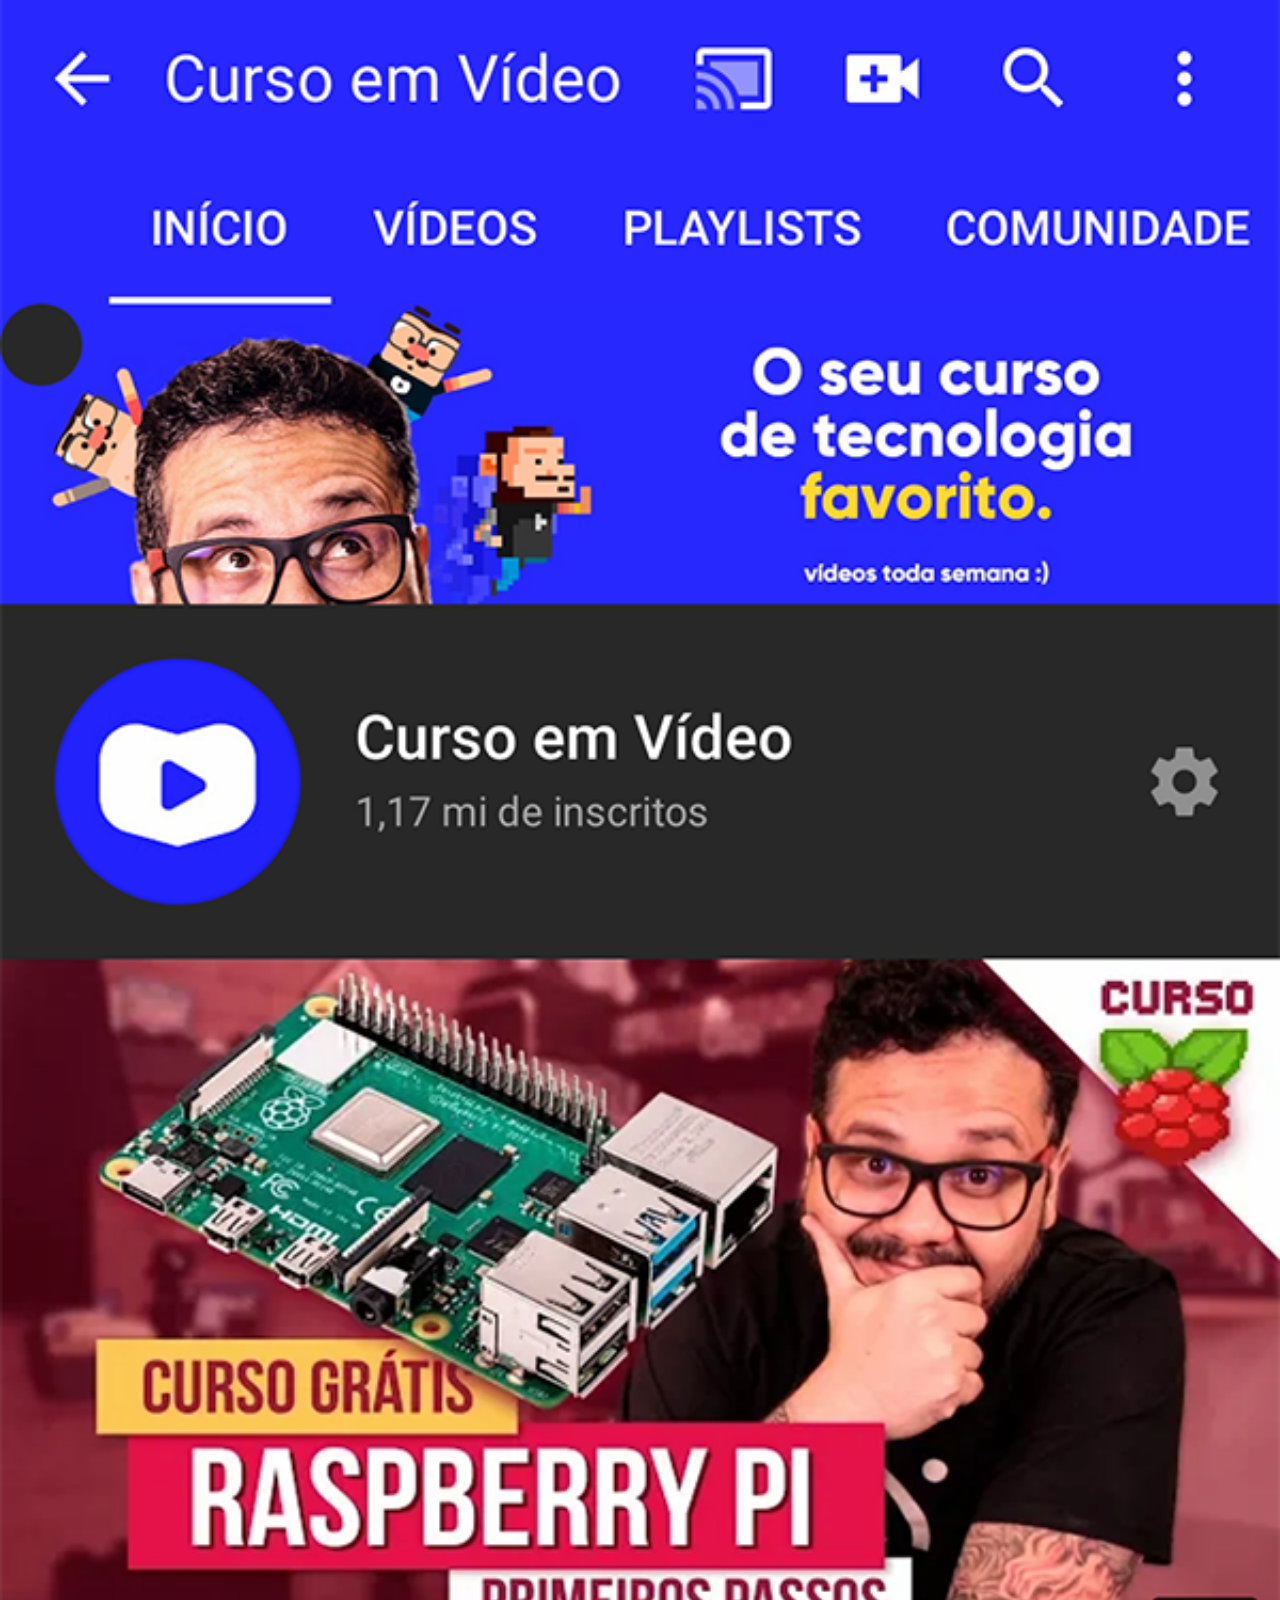
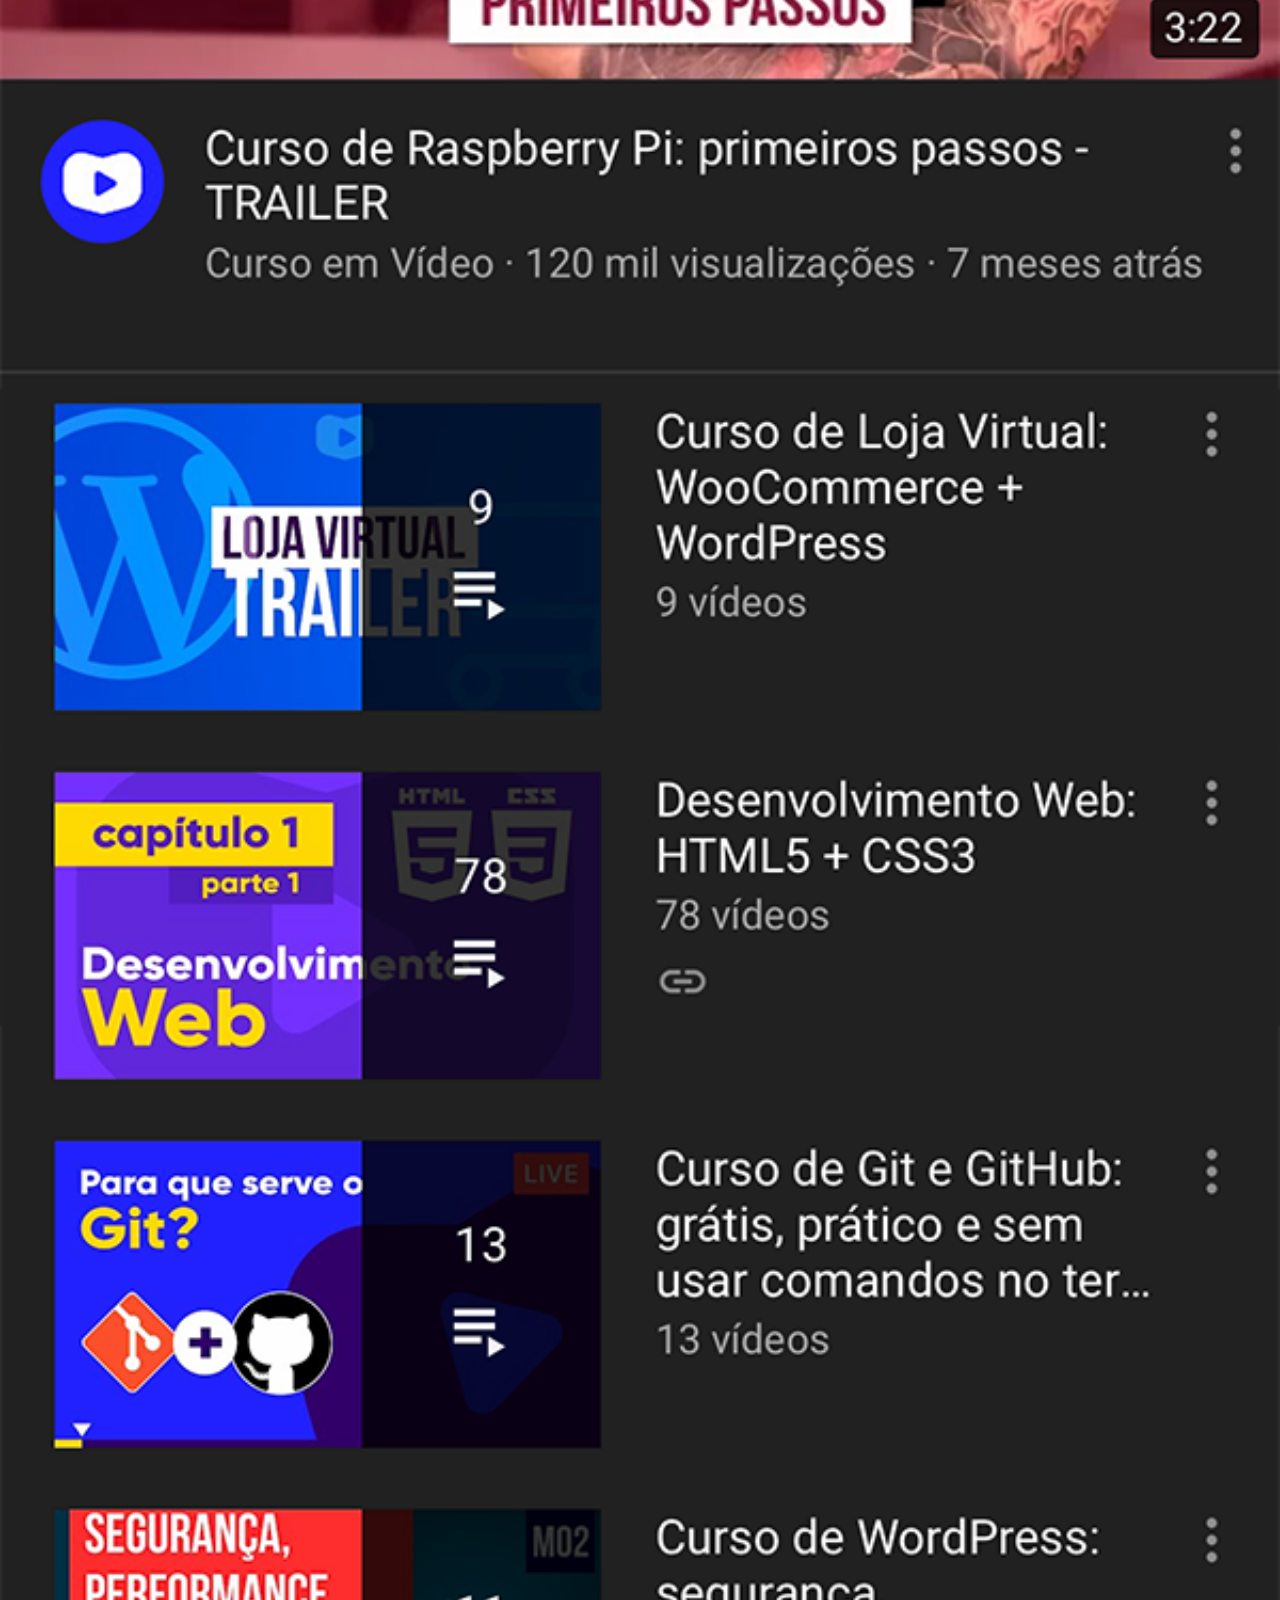
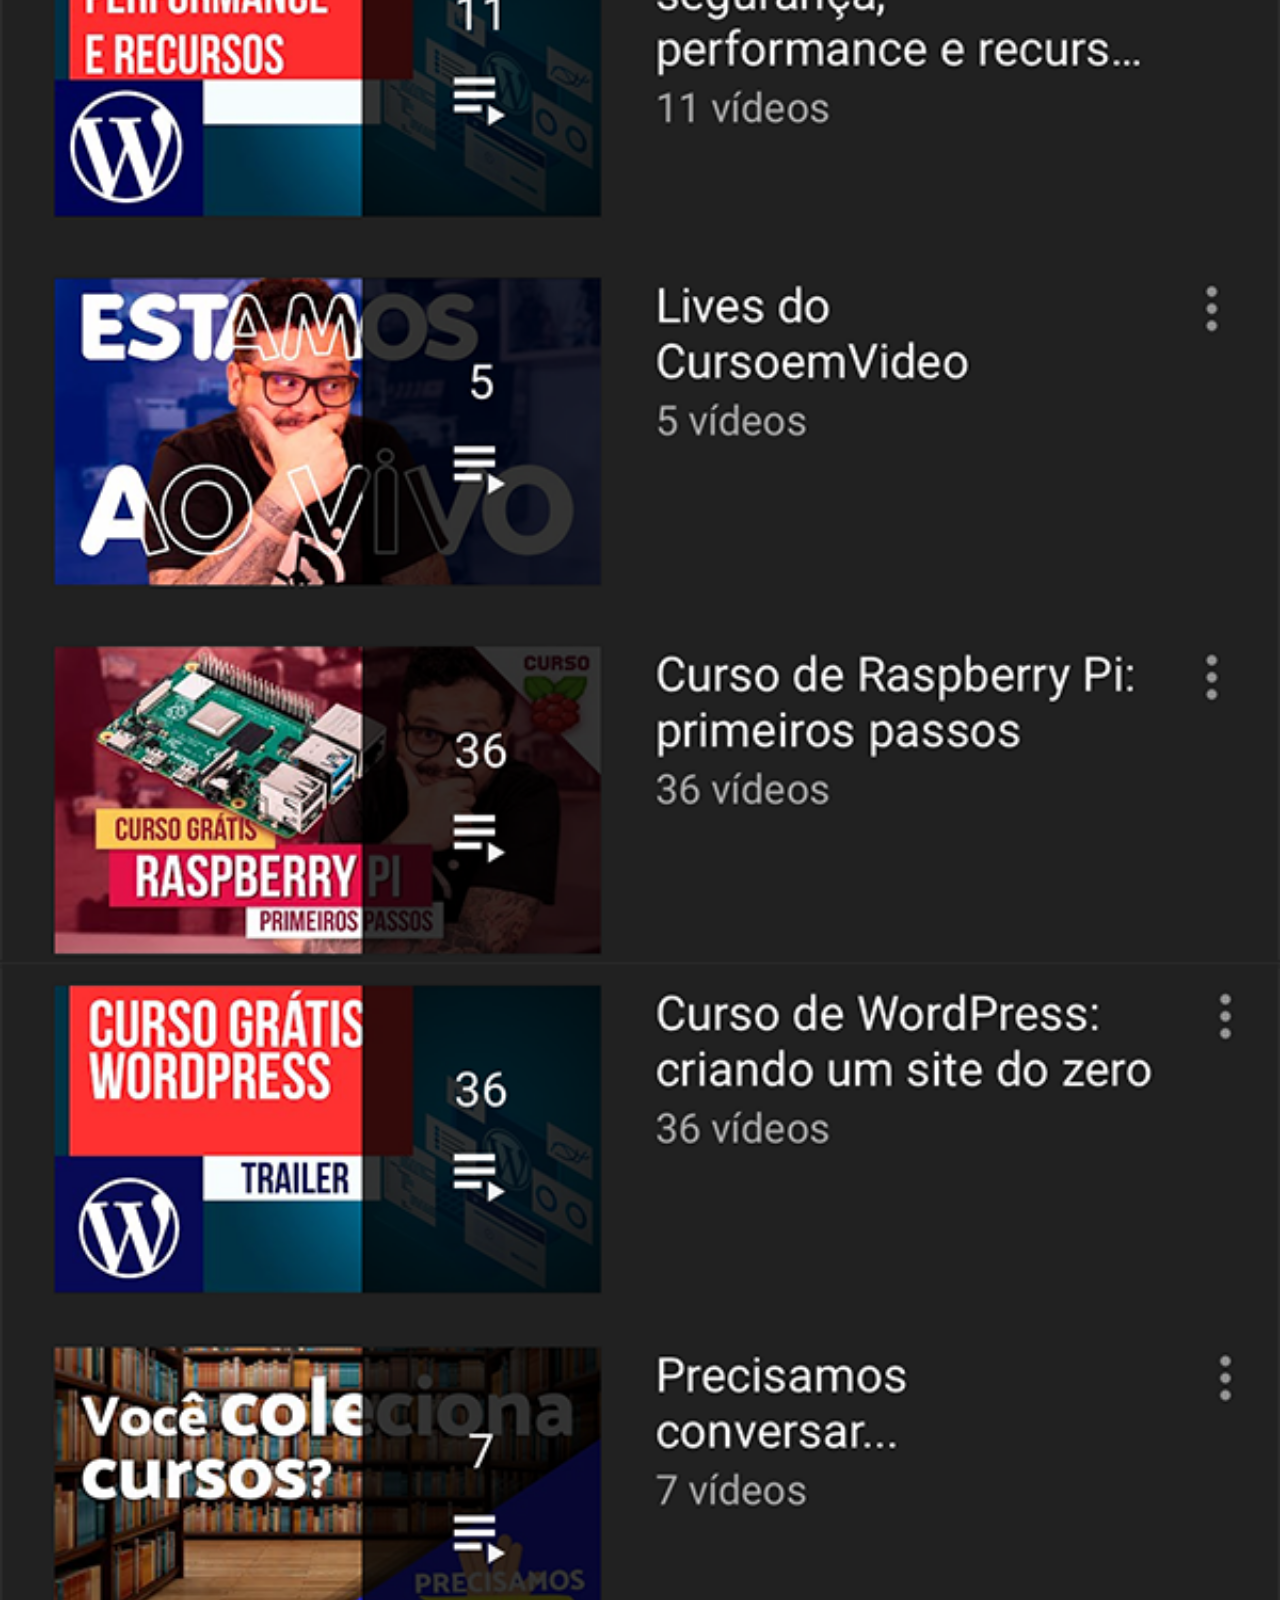
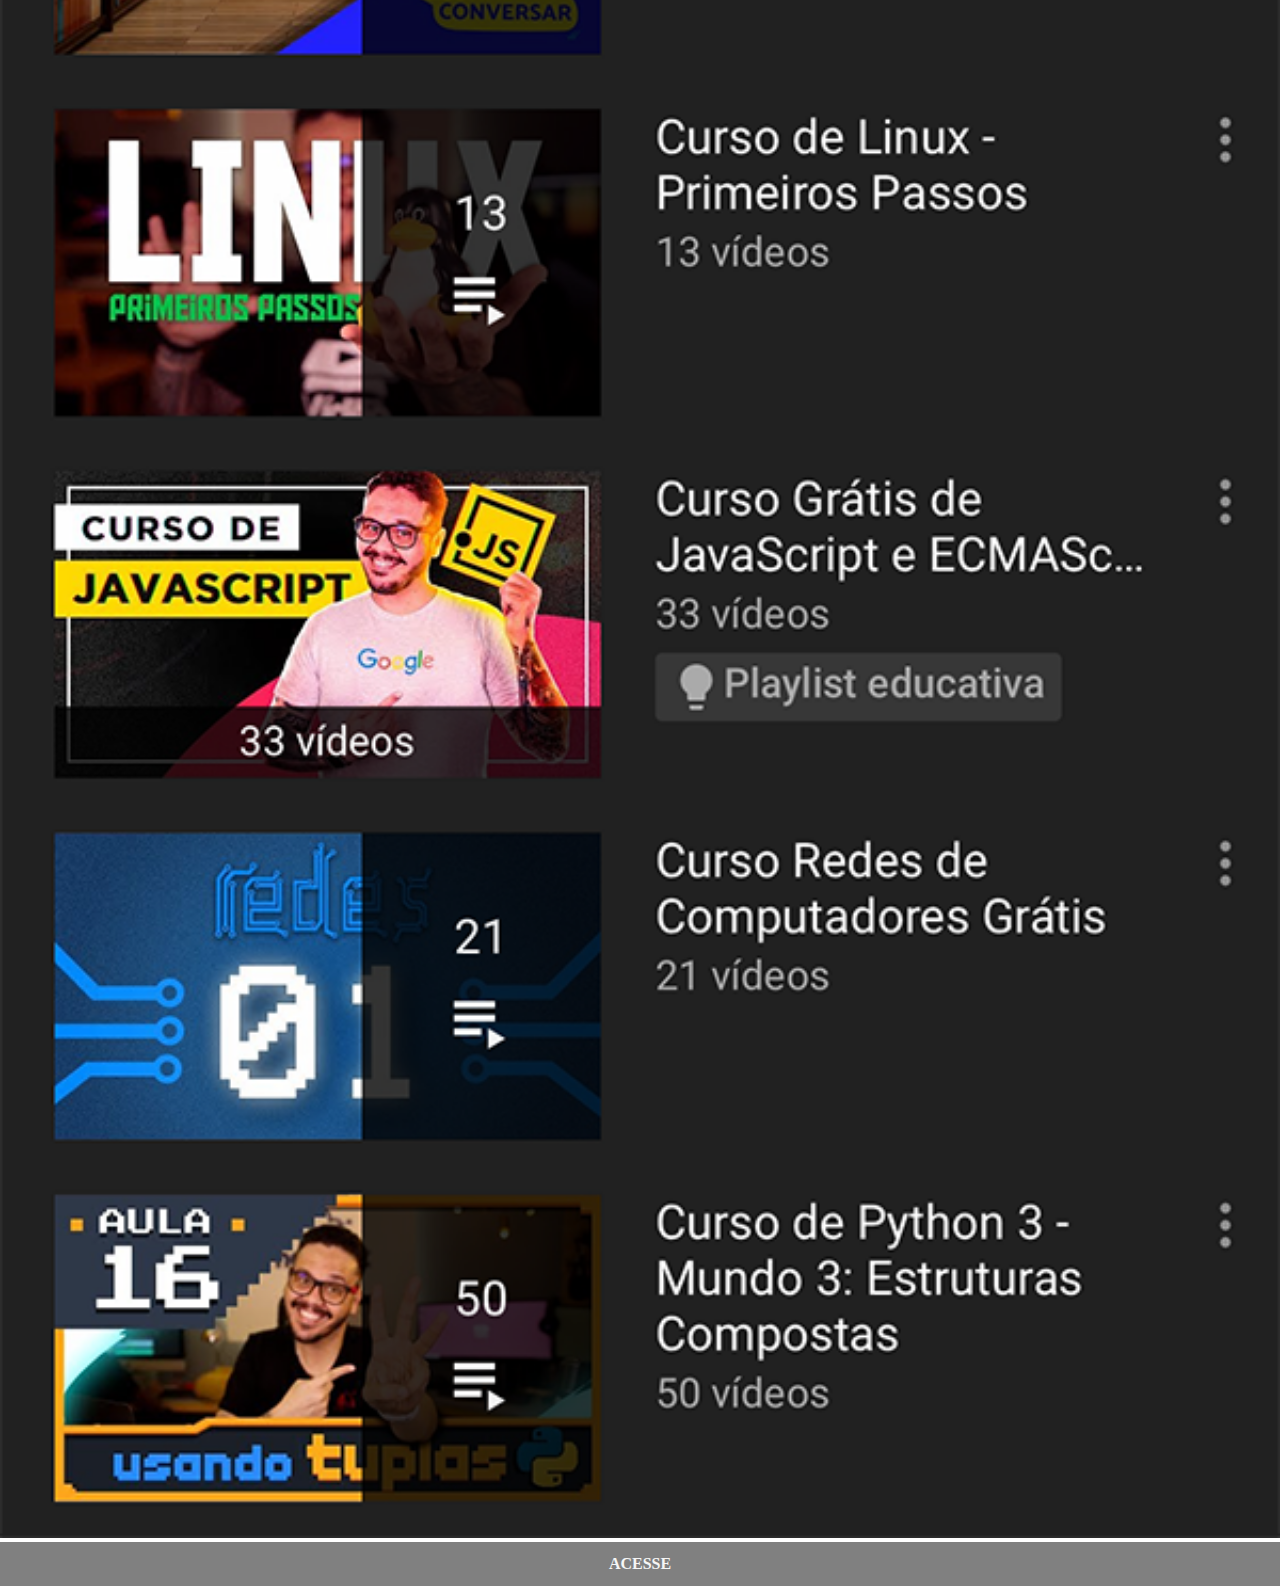
==== iframes/linkedin.html @ 8fa73a0c "Botões funcionando" ====
<!DOCTYPE html>
<html lang="pt-br">
  <head>
    <meta charset="UTF-8" />
    <meta http-equiv="X-UA-Compatible" content="IE=edge" />
    <meta name="viewport" content="width=device-width, initial-scale=1.0" />
    <title>Linkedin</title>
    <link rel="stylesheet" href="../styles/pages.css">
  </head>
  <body>
    <img src="../images/tela-youtube.png" alt="Linkedin" />
    <a href="https://www.linkedin.com/in/fhugomendes/" target="_blank"
      >ACESSE</a
    >
  </body>
</html>
---- styles/pages.css ----
@charset "UTF-8";

::-webkit-scrollbar{
    width: 100%;
    height: 100%;
}

* {
    padding: 0;
    margin: 0;
}

img {
    width: 100vw;
}

a {
    display: block;
    text-align: center;
    padding: 0.8rem;
    background-color: gray;
    font-size: 1em;
    font-weight: bolder;
    color: whitesmoke;
    text-decoration: none;
}

a:hover {
    background-color: rgba(128, 128, 128, 0.767);
    transition: .2s;
}
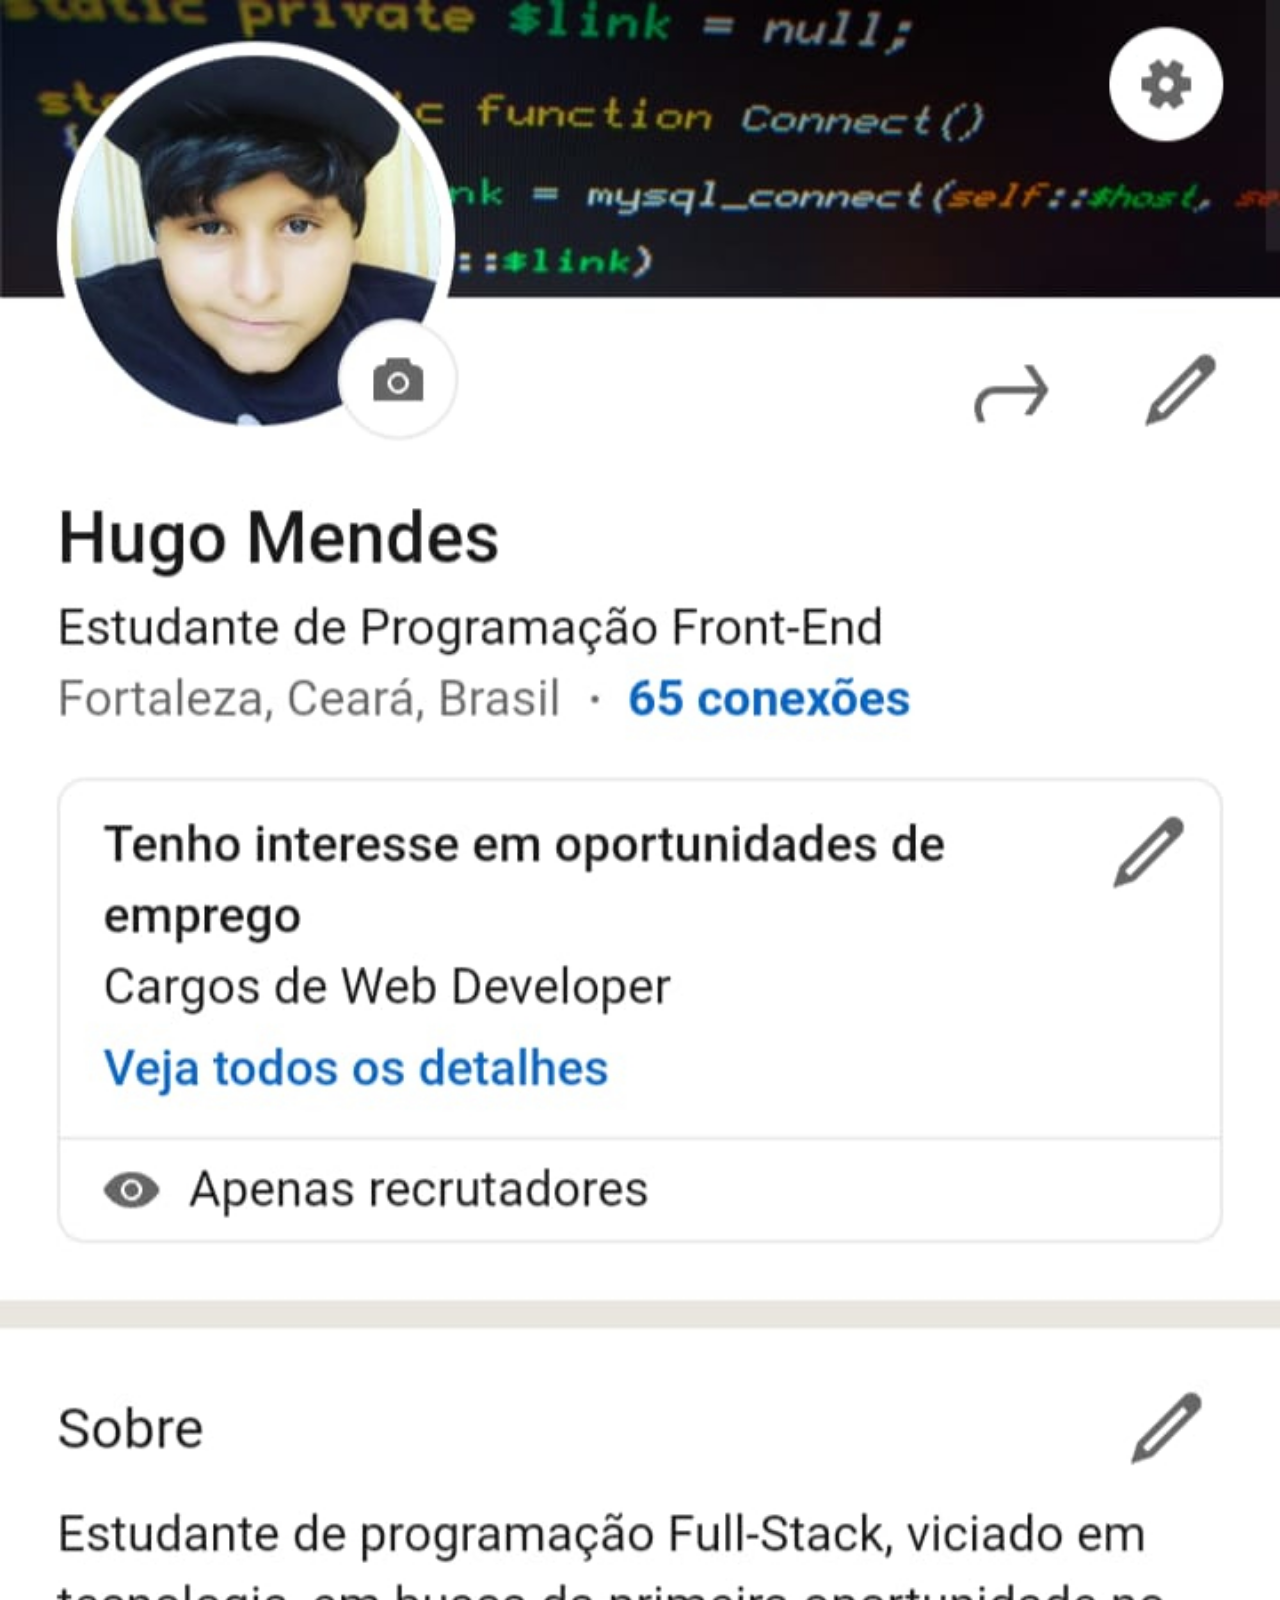
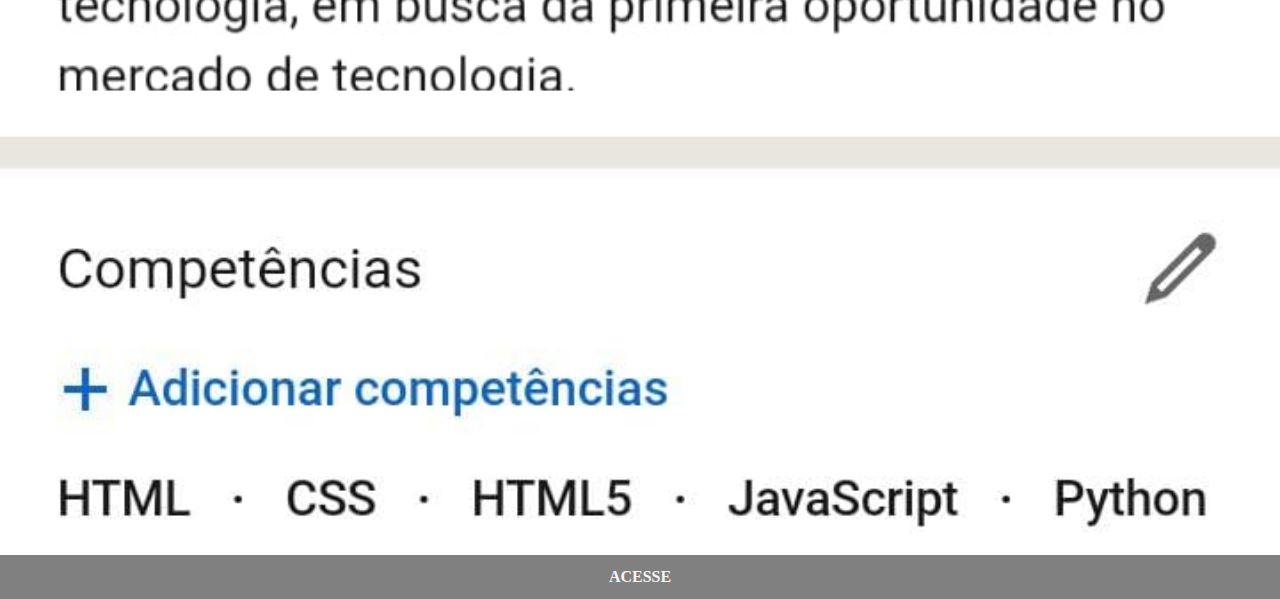
==== commit 99427707: "Projeto concluido" ====
--- a/iframes/linkedin.html
+++ b/iframes/linkedin.html
@@ -8,7 +8,7 @@
     <link rel="stylesheet" href="../styles/pages.css">
   </head>
   <body>
-    <img src="../images/tela-youtube.png" alt="Linkedin" />
+    <img src="../images/tela-linkedin.jpg" alt="Linkedin" />
     <a href="https://www.linkedin.com/in/fhugomendes/" target="_blank"
       >ACESSE</a
     >
